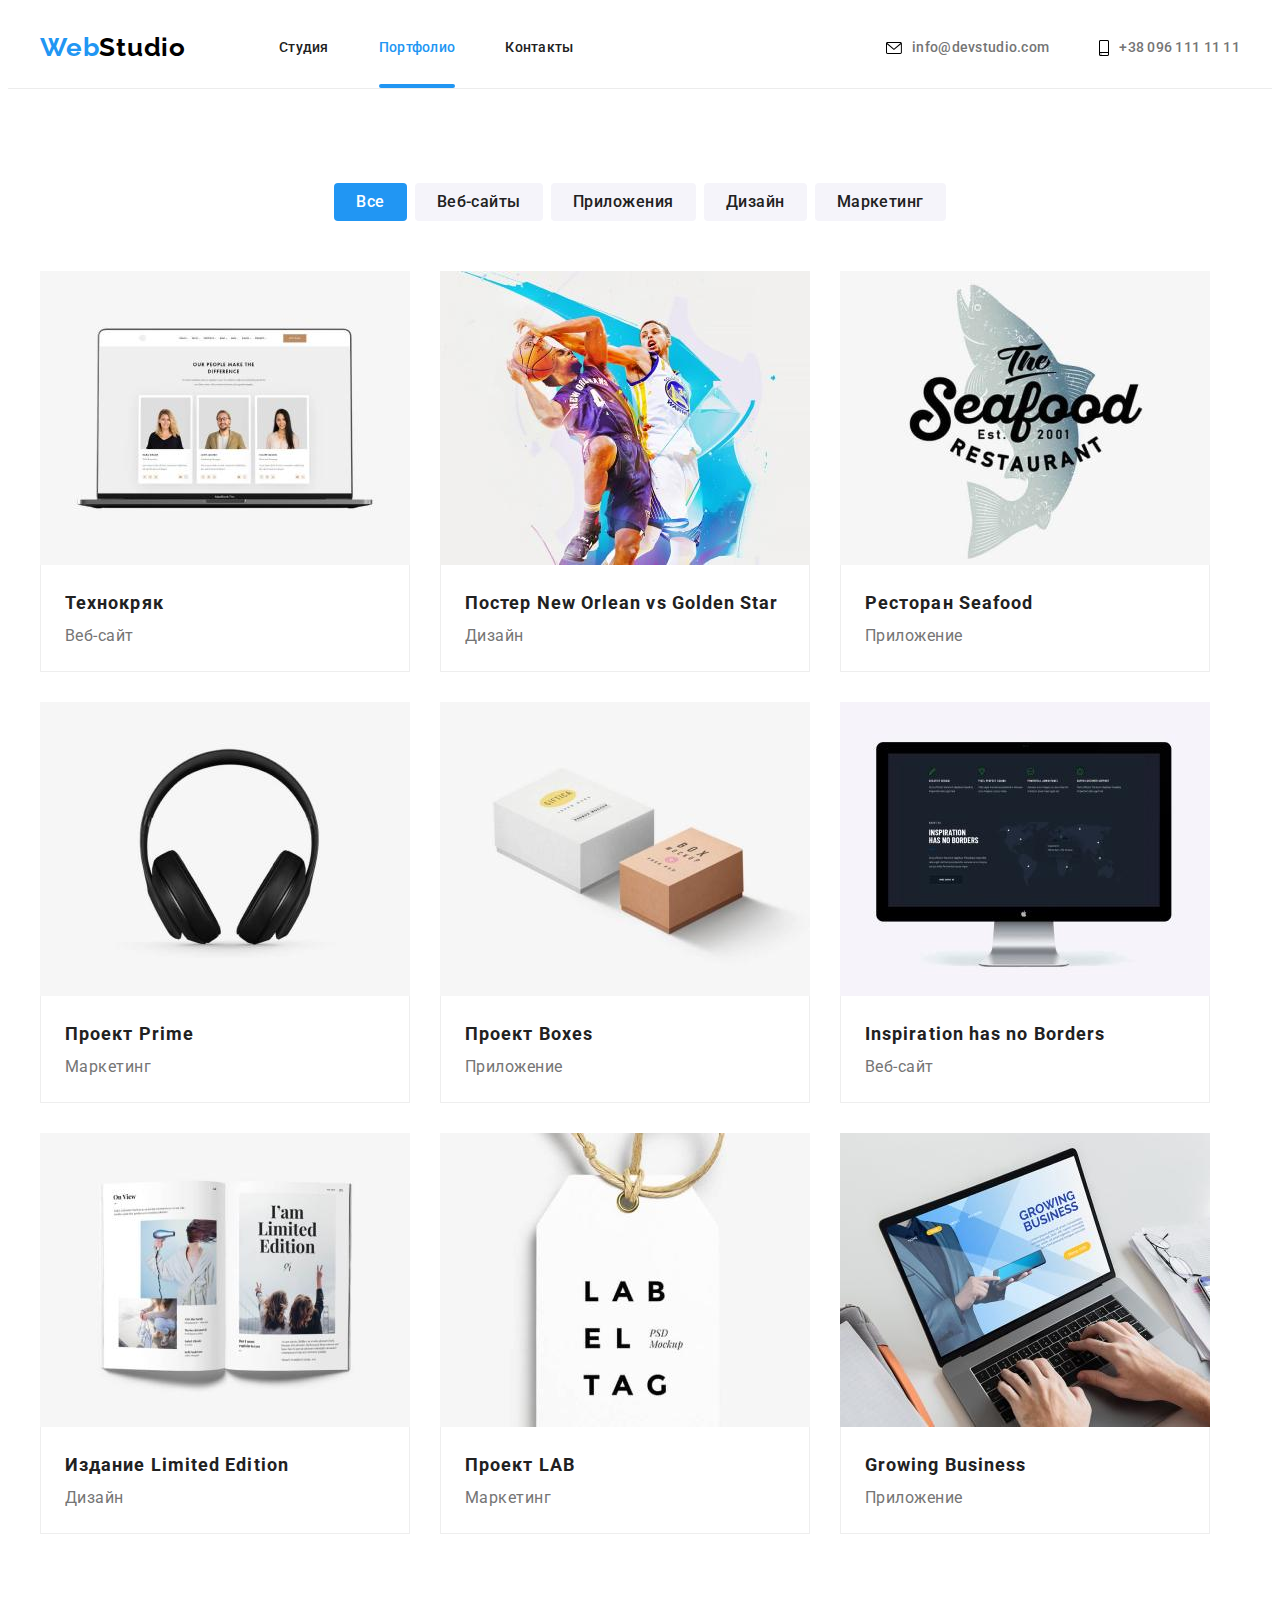
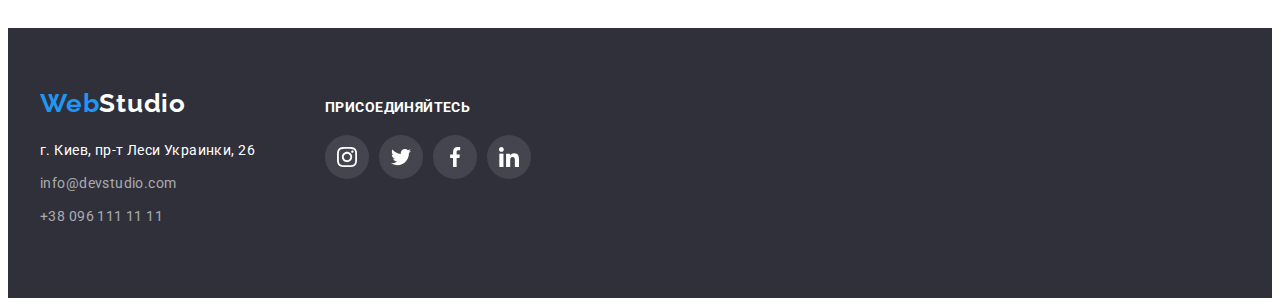
==== portfolio.html @ e9a85182 "+" ====
<!DOCTYPE html>
<html lang="ru">

    <head>
        <meta charset="UTF-8">
        <meta http-equiv="X-UA-Compatible" content="IE=edge">
        <meta name="viewport" content="width=device-width, initial-scale=1.0">
        <title>Портфолио</title>
        <link rel="preconnect" href="https://fonts.gstatic.com">
        <link href="https://fonts.googleapis.com/css2?family=Raleway:wght@700&family=Roboto:wght@400;500;700;900&display=swap"
            rel="stylesheet">
        <link rel="stylesheet" href="https://cdnjs.cloudflare.com/ajax/libs/modern-normalize/1.0.0/modern-normalize.min.css"
            integrity="sha512-ISS7cAi1PEhQ8jnbJpJZMd29NlhNj4AWYyLOSp2CE/CsHxTCu+r+t0D2yoJudVrd0/8fTVPUVDzY5Tvli75u/g=="
            crossorigin="anonymous" />
        <link rel="stylesheet" href="https://cdnjs.cloudflare.com/ajax/libs/animate.css/4.1.1/animate.min.css" />
        <link rel="stylesheet" href="./css/styles.css">
    </head>

    <body>
        <header class="header">
        <div class="container">
            <nav class="navigation">
                <a class="logo link" href="./index.html"><span class="first-part">Web</span><span
                        class="second-part logo-light-theme">Studio</span></a>
                <ul class="navigation-list list reset-list">
                    <li class="navigation-item">
                        <a class="navigation-link link " href="./index.html">Студия</a>
                    </li>
                    <li class="navigation-item">
                        <a class="navigation-link link current" href="./portfolio.html">Портфолио</a>
                    </li>
                    <li class="navigation-item">
                        <a class="navigation-link link" href="">Контакты</a>
                    </li>
                </ul>
            </nav>
    
            <ul class="contact-header list reset-list">
                <li class="contact-header-list">
                    <a class="contact-header-link link" href="mailto:info@devstudio.com">
                        <svg class="contact-svg-logo" width="16" height="12">
                            <use href="./images/sprite.svg#icon-envelope"></use>
                        </svg>
                    info@devstudio.com</a>
                </li>
                <li class="contact-header-list">
                    <a class="contact-header-link link" href="tel:+380961111111">
                        <svg class="contact-svg-logo" width="10" height="16">
                            <use href="./images/sprite.svg#icon-smartphone">
                            </use>
                        </svg>
                    +38 096 111 11 11</a>
                </li>
            </ul>
        </div>
    
        </header>
        <main class="main-portfolio">
            <!-- HERO -->
            <section class="portfolio-section">
                <div class="container">
                    <h1 class="hero visually-hidden">Портфолио</h1>    
                    <ul class="filter-list list reset-list"> 
                        <li class="filter-list-button">
                            <button class="filter-button filter-list-button-vse" type="button">Все</button>
                        </li>
                        <li class="filter-list-button">
                            <button class="filter-button" type="button">Веб-сайты</button>
                        </li>
                        <li class="filter-list-button">
                            <button class="filter-button" type="button">Приложения</button>
                        </li>
                        <li class="filter-list-button">
                            <button class="filter-button" type="button">Дизайн</button>
                        </li>
                        <li class="filter-list-button">
                            <button class="filter-button" type="button">Маркетинг</button>
                        </li>
                    </ul> 
                        <!-- PROJECT  -->
                    
                    <ul class="project-list list reset-list ">
                        <li class="project-list-item link">
                            <a href="" class="project-list-link link">
                                <div class="project-list-link-wrapper">
                                    <img src="./images/portfolio/navigation/logo-1.jpg" alt="Страница с тремя контактами в ноутбуке" width="370" height="294">

                                    <p class="overlay">Технокряк это современная площадка распространения коронавируса. Компании используют эту платформу для цифрового
                                    шпионажа и атак на защищённые сервера конкурентов.</p>

                                </div>
                                <div class="project-list-item-wrapper">
                                    <h2 class="project-title">Технокряк</h2>
                                    <p class="project-text">Веб-сайт</p>
                                </div>

                            </a>
                            
                        </li>
                        <li class="project-list-item link">
                            <a href="" class="project-list-link link">
                                <div class="project-list-link-wrapper">
                                    <img src="./images/portfolio/navigation/logo-2.jpg" alt="Два баскетболиста" width="370" height="294">
                                    
                                    <p class="overlay">Технокряк это современная площадка распространения коронавируса. Компании используют эту платформу для цифрового шпионажа и атак на защищённые сервера конкурентов.</p>

                                </div>
                                <div class="project-list-item-wrapper">
                                    <h2 class="project-title">Постер New Orlean vs Golden Star</h2>
                                    <p class="project-text">Дизайн</p>
                                </div>

                            </a>
                            
                            
                        </li>
                        <li class="project-list-item link">
                            <a href="" class="project-list-link link">

                                <div class="project-list-link-wrapper">
                                    <img src="./images/portfolio/navigation/logo-3.jpg" alt="Логотип ресторана" width="370" height="294">

                                    <p class="overlay">Технокряк это современная площадка распространения коронавируса. Компании используют эту платформу
                                        для цифрового шпионажа и атак на защищённые сервера конкурентов.</p>

                                </div>
                                <div class="project-list-item-wrapper">
                                    <h2 class="project-title">Ресторан Seafood</h2>
                                    <p class="project-text">Приложение</p>
                                </div>

                            </a>
                            
                            
                        </li>
                        <li class="project-list-item link">
                            <a href="" class="project-list-link link">
                                <div class="project-list-link-wrapper">
                                    <img src="./images/portfolio/navigation/logo-4.jpg" alt="Черные наушники" width="370" height="294">

                                    <p class="overlay">Технокряк это современная площадка распространения коронавируса. Компании используют эту платформу для цифрового шпионажа и атак на защищённые сервера конкурентов.</p>

                                </div>
                                <div class="project-list-item-wrapper">
                                    <h2 class="project-title">Проект Prime</h2>
                                    <p class="project-text">Маркетинг</p>
                                </div>

                            </a>
                            
                            
                        </li>
                        <li class="project-list-item link">
                            <a href="" class="project-list-link link">
                                <div class="project-list-link-wrapper">
                                    <img src="./images/portfolio/navigation/logo-5.jpg" alt="Две коробки белая и коричневая" width="370" height="294">

                                    <p class="overlay">Технокряк это современная площадка распространения коронавируса. Компании используют эту платформу для цифрового шпионажа и атак на защищённые сервера конкурентов.</p>

                                </div>
                                <div class="project-list-item-wrapper">
                                    <h2 class="project-title">Проект Boxes</h2>
                                    <p class="project-text">Приложение</p>
                                </div>

                            </a>
                            
                        </li>
                        <li class="project-list-item link">
                            <a href="" class="project-list-link link">
                                <div class="project-list-link-wrapper">
                                    <img src="./images/portfolio/navigation/logo-6.jpg" alt="Монитор с надписью у вдохновения нет границ" width="370" height="294">

                                    <p class="overlay">Технокряк это современная площадка распространения коронавируса. Компании используют эту платформу для цифрового шпионажа и атак на защищённые сервера конкурентов.</p>

                                </div>
                                <div class="project-list-item-wrapper">
                                    <h2 class="project-title" lang="en">Inspiration has no Borders</h2>
                                    <p class="project-text">Веб-сайт</p>
                                </div>

                            </a>
                            
                            
                        </li>
                        <li class="project-list-item link">
                            <a href="" class="project-list-link link">
                                <div class="project-list-link-wrapper">
                                    <img src="./images/portfolio/navigation/logo-7.jpg" alt="Открытый журнал" width="370" height="294">

                                    <p class="overlay">Технокряк это современная площадка распространения коронавируса. Компании используют эту платформу для цифрового шпионажа и атак на защищённые сервера конкурентов.</p>

                                </div>
                                <div class="project-list-item-wrapper">
                                    <h2 class="project-title">Издание Limited Edition</h2>
                                    <p class="project-text">Дизайн</p>
                                </div>

                            </a>
                            
                        </li>
                        <li class="project-list-item link">
                            <a href="" class="project-list-link link">
                                <div class="project-list-link-wrapper">
                                    <img src="./images/portfolio/navigation/logo-8.jpg" alt="Бирка" width="370" height="294">

                                    <p class="overlay">Технокряк это современная площадка распространения коронавируса. Компании используют эту платформу для цифрового шпионажа и атак на защищённые сервера конкурентов.</p>

                                </div>
                                <div class="project-list-item-wrapper">
                                    <h2 class="project-title">Проект LAB</h2>
                                    <p class="project-text">Маркетинг</p>
                                </div>

                            </a>
                            
                            
                        </li>
                        <li class="project-list-item link">
                            <a href="" class="project-list-link link">
                                <div class="project-list-link-wrapper">
                                    <img src="./images/portfolio/navigation/logo-9.jpg" alt="Ноутбук" width="370" height="294">

                                    <p class="overlay">Технокряк это современная площадка распространения коронавируса. Компании используют эту платформу для цифрового шпионажа и атак на защищённые сервера конкурентов.</p>

                                </div>
                                <div class="project-list-item-wrapper">
                                    <h2 class="project-title" lang="en">Growing Business</h2>
                                    <p class="project-text">Приложение</p> 
                                </div>

                            </a>
                            
                            
                        </li>
                    </ul>
                    
                </div>
            </section>        
        </main>
        <!-- contact information -->
        <footer class="footer">
            <div class="container">
                <div class="footer-address-contact">
                    <a class="logo link" href="./index.html"><span class="first-part">Web</span><span
                            class="second-part logo-dark-theme">Studio</span></a>
                    <address class="address">
                        <ul class="contact-list list reset-list">
                            <li class="contact-list-item">
                                <a class="contact-list-link current-address link" href="https://goo.gl/maps/KrXVA7ucvxgBEwCo6" target="_blank"
                                    rel="noopener noreferrer">
                                    г. Киев, пр-т Леси Украинки, 26
                                </a>
                            </li>
                            <li class="contact-list-item">
                                <a class="contact-list-link link" href="mailto:info@devstudio.com">info@devstudio.com</a>
                            </li>
                            <li class="contact-list-item">
                                <a class="contact-list-link link" href="tel:+380961111111">+38 096 111 11 11</a>
                            </li>
                        </ul>
                    </address>
        
                </div>
                <div class="footer-social-link">
                    <h2 class="logo">присоединяйтесь</h2>
                    <ul class="contact-list-social-link list reset-list">
                        <li class="contact-social-item link">
                            <a href="" class="social-link-item">
                                <svg class="social-link-svg" width="20" height="20">
                                    <use href="./images/sprite.svg#icon-instagram"></use>
                                </svg>
                            </a>
                        </li>
                        <li class="contact-social-item link">
                            <a href="" class="social-link-item">
                                <svg class="social-link-svg" width="20" height="20">
                                    <use href="./images/sprite.svg#icon-twitter"></use>
                                </svg>
                            </a>
                        </li>
                        <li class="contact-social-item link">
                            <a href="" class="social-link-item">
                                <svg class="social-link-svg" width="20" height="20">
                                    <use href="./images/sprite.svg#icon-facebook"></use>
                                </svg>
                            </a>
                        </li>
                        <li class="contact-social-item link">
                            <a href="" class="social-link-item">
                                <svg class="social-link-svg" width="20" height="20">
                                    <use href="./images/sprite.svg#icon-linkedin"></use>
                                </svg>
                            </a>
                        </li>
                    </ul>
        
                </div>
            </div>
        </footer>
    </body>
    
</html>
---- css/styles.css ----
:root {
  --main-font: "Roboto", sans-serif;
  --secondary-font: "Raleway", sans-serif;
  --accent-color: rgb(33, 150, 243);
  --main-color: rgb(33, 33, 33);
  --color-white: #ffffff;
  --icon-background-color: #ffffff;
  --icon-color-passive: #afb1b8;
  --section-pt: 94px;
  --section-pb: 94px;
}

body {
  font-family: var(--main-font);
  /* letter-spacing: 0.03em; */
}

/* ---сброс--- */

h1,
h2,
h3,
h4,
h5,
h6,
p {
  margin: 0;
}

.reset-list {
  margin: 0;
  padding: 0;
}

a {
  display: block;
}

img {
  display: block;
}

.link {
  text-decoration: none;
}

.list {
  list-style: none;
}

.address {
  font-style: normal;
}
/* ---сброс--- */
/* ---скрыть текст--- */
.visually-hidden {
  position: absolute !important;
  clip: rect(1px 1px 1px 1px); /* IE6, IE7 */
  clip: rect(1px, 1px, 1px, 1px);
  padding: 0 !important;
  border: 0 !important;
  height: 1px !important;
  width: 1px !important;
  overflow: hidden;
}
/* ---скрыть текст--- */
/* ============= COMPONENTS ============= */
.logo {
  font-family: var(--secondary-font);
  font-weight: 700;
  font-size: 26px;
  line-height: 1.19;
  /* identical to box height */
  letter-spacing: 0.03em;

  /* color: var(--accent-color); */
}
.first-part {
  color: var(--accent-color);
}
.second-part {
  color: rgb(0, 0, 0);
}

.logo-light-theme {
  color: rgb(0, 0, 0);
}
.logo-dark-theme {
  color: rgb(255, 255, 255);
}

.title {
  font-family: var(--main-font);
  font-weight: 700;
  font-size: 36px;
  line-height: 1.17;
  text-align: center;
  letter-spacing: 0.03em;

  color: var(--main-color);
}

.container {
  width: 1200px;
  margin: 0 auto;
  padding-left: 15px;
  padding-right: 15px;
}

.current::after {
  display: inline-block;
  position: absolute;

  bottom: 0;
  left: 0;
  content: "";
  width: 100%;
  height: 4px;
  border-radius: 2px;
  background-color: var(--accent-color);
}
/* ============= END COMPONENTS ============= */

/* ============= HEADER ============= */
.header .logo {
  margin-right: 93px;
  padding-top: 24px;
  padding-bottom: 25px;
}
.navigation {
  display: flex;
  align-items: center;
}

.navigation-list {
  display: flex;
  align-items: center;
}

.contact-header {
  display: flex;
  align-items: center;
  margin-left: auto;
}
.header .container {
  display: flex;
  align-items: center;
}

.contact-svg-logo {
  margin-right: 10px;
}

.contact-header-list {
  display: flex;
  align-items: center;
}

.contact-header-list:not(:last-child) {
  margin-right: 50px;
}

.navigation-item:not(:last-child) {
  margin-right: 50px;
}

header {
  background-color: rgb(255, 255, 255);
  border: 1px solid rgb(236, 236, 236);
  border-top: 0;
  border-left: 0;
  border-right: 0;
}
.navigation-link:hover,
.navigation-link:focus,
.contact-header-link:hover,
.contact-header-link:focus {
  color: var(--accent-color);
}
.navigation-link {
  font-family: var(--main-font);
  font-weight: 500;
  font-size: 14px;
  line-height: 1.14;
  letter-spacing: 0.02em;
  color: rgb(33, 33, 33);

  padding-top: 32px;
  padding-bottom: 32px;
}
.contact-header-link {
  display: flex;
  flex-direction: row;
  justify-content: center;
  align-items: center;
  font-family: var(--main-font);
  font-weight: 500;
  font-size: 14px;
  line-height: 1.14;
  letter-spacing: 0.02em;
  color: #757575;

  padding-top: 32px;
  padding-bottom: 32px;
}

.contact-header-link:focus svg,
.contact-header-link:hover svg {
  fill: var(--accent-color);
}

/* ---цвет текущей страницы (current)--- */
.navigation-list .current {
  position: relative;
  color: var(--accent-color);
}

/* ============= END HEADER ============= */

/* ============= HERO ============= */
.hero {
  padding-top: 200px;
  padding-bottom: 200px;
  background-color: rgb(47, 48, 58);
  text-align: center;
  background-image: linear-gradient(
      rgba(47, 48, 58, 0.4),
      rgba(47, 48, 58, 0.4)
    ),
    url(../images/geroy/geroy.jpg);
  background-repeat: no-repeat;
  background-size: cover;
  max-width: 1600px;
  margin: 0 auto;
}

.hero-title {
  min-width: 696px;
  padding-right: 252px;
  padding-left: 252px;
  margin-bottom: 30px;

  font-family: var(--main-font);
  font-weight: 900;
  font-size: 44px;
  line-height: 1.36;
  /* text-align: center; */
  letter-spacing: 0.06em;
  text-transform: uppercase;
  color: var(--color-white);
}

.modal-btn {
  min-width: 200px;
  padding: 10px 32px;
  border: none;
  border-radius: 4px;

  font-family: var(--main-font);
  font-weight: 700;
  font-size: 16px;
  line-height: 1.88;
  letter-spacing: 0.06em;
  cursor: pointer;

  background-color: var(--accent-color);
  color: var(--color-white);
}

.modal-btn:hover,
.modal-btn:focus {
  box-shadow: 0px 4px 4px rgba(0, 0, 0, 0.15);
}

/* ============= END HERO ============= */

/* ============= FEATURES ============= */

.feature-list-logo-svg {
  display: flex;
  align-items: center;
  justify-content: center;
  background-color: rgb(245, 244, 250);

  width: 270px;
  height: 120px;
  border-radius: 4px;

  margin-bottom: 30px;
}

.features {
  padding-top: 94px;
  padding-bottom: 94px;
}
.feature-list-item {
  flex-basis: calc(100% / 4 - 30px);
  margin-left: 30px;
  margin-top: 30px;
}

.feature-list-item .feature-title {
  margin-bottom: 10px;
}

.feature-list {
  flex-wrap: wrap;
  display: flex;
  align-items: center;
  margin-left: -30px;
  margin-top: -30px;
}

.feature-title {
  font-family: var(--main-font);
  font-weight: 700;
  font-size: 14px;
  line-height: 1.14;
  letter-spacing: 0.03em;
  text-transform: uppercase;
  color: var(--main-color);
}

.features-text {
  font-family: var(--main-font);
  font-weight: 400;
  font-size: 14px;
  line-height: 1.71;
  letter-spacing: 0.03em;
  color: rgb(117, 117, 117);
}
/* ============= END FEATURES ============= */

/* ============= WHAT ARE WE DOING ============= */

.what-are-we-doing {
  padding-bottom: 94px;
}

.what-are-we-doing .title {
  margin-bottom: 50px;
}
.services-list {
  flex-wrap: wrap;
  display: flex;
  margin-left: -30px;
  margin-top: -30px;
}

.services-list-item {
  position: relative;
  display: flex;
  flex-basis: calc(100% / 4 - 30px);
  margin-left: 30px;
  margin-top: 30px;
}

.label {
  position: absolute;
  bottom: 0;
  margin: 0;
  padding-top: 27px;
  padding-bottom: 27px;
  width: 100%;

  font-family: var(--main-font);
  font-weight: bold;
  font-size: 14px;
  line-height: 1.14;
  text-align: center;
  letter-spacing: 0.03em;
  text-transform: uppercase;

  color: #ffffff;
  background: rgba(47, 48, 58, 0.8);
}
/* ============= END WHAT ARE WE DOING ============= */

/* ============= TEAM ============= */
.team-sections {
  background-color: rgb(245, 244, 250);
  padding-top: 93px;
  padding-bottom: 94px;
}
.team-list-content-wrapper {
  background-color: rgb(255, 255, 255);
  padding: 30px 30px;
  box-shadow: 0px 1px 3px rgba(0, 0, 0, 0.12), 0px 1px 1px rgba(0, 0, 0, 0.14),
    0px 2px 1px rgba(0, 0, 0, 0.2);

  border-radius: 0px 0px 4px 4px;
}

.team-list-item {
  flex-basis: calc(100% / 4 - 30px);
  margin-left: 30px;
  margin-top: 30px;
}

.team-list {
  display: flex;
  flex-wrap: wrap;
  margin-left: -30px;
}

.team-sections .title {
  margin-bottom: 50px;
}

.team-list-title {
  font-family: var(--main-font);
  font-weight: 500;
  font-size: 16px;
  line-height: 1.19;
  text-align: center;
  letter-spacing: 0.03em;
  color: var(--main-color);
  margin-bottom: 10px;
}

.team-text {
  font-family: var(--main-font);
  font-weight: 400;
  font-size: 16px;
  line-height: 1.19;
  letter-spacing: 0.03em;
  color: rgb(117, 117, 117);
  text-align: center;
}

.team-list-svg {
  display: flex;
  align-items: center;
  justify-content: space-between;
  margin-top: 16px;
}

.team-list-link-svg {
  display: flex;
  justify-content: center;
  align-items: center;
  width: 44px;
  height: 44px;
  border-radius: 50%;
  background-color: var(--icon-background-color);
}

.team-list-link-svg:hover,
.team-list-link-svg:focus {
  background-color: var(--accent-color);
}

.team-list-link-svg:hover .team-list-icon,
.team-list-link-svg:focus .team-list-icon {
  fill: var(--icon-background-color);
}
.team-list-icon {
  width: 20px;
  height: 20px;
  fill: var(--icon-color-passive);
}

/* ============= END TEAM ============= */

/* ========== REGULAR CUSTOMERS ========= */

.customers {
  padding-top: var(--section-pt);
  padding-bottom: var(--section-pb);
}

.customers .title {
  margin-bottom: 50px;
}

.customers-list {
  display: flex;
  justify-content: space-between;
}

.container-link {
  display: flex;
  justify-content: center;
  align-items: center;

  width: 170px;
  height: 90px;
  border: 1px solid #afb1b8;
  box-sizing: border-box;
  border-radius: 4px;
}

.container-link:hover .container-customers-logo,
.container-link:focus .container-customers-logo {
  fill: var(--accent-color);
}

.container-link:hover,
.container-link:focus {
  border-color: var(--accent-color);
}

.container-customers-logo {
  fill: var(--icon-color-passive);
}

/* ========== END REGULAR CUSTOMERS ========= */

/* ============= FOOTER ============= */
footer {
  background-color: rgb(47, 48, 58);
  padding-top: 60px;
  padding-bottom: 60px;
}

.footer .logo {
  margin-bottom: 20px;
}

.contact-address {
  margin-bottom: 9px;
}

.contact-list-link {
  font-family: var(--main-font);
  font-weight: 400;
  font-size: 14px;
  line-height: 1.71;
  letter-spacing: 0.03em;
  margin-bottom: 9px;
  color: rgba(255, 255, 255, 0.6);
}

.contact-list-link:hover,
.contact-list-link:focus {
  color: var(--accent-color);
}

.footer-social-link .logo {
  font-family: Roboto;
  font-style: normal;
  font-weight: bold;
  font-size: 14px;
  line-height: 16px;
  letter-spacing: 0.03em;
  text-transform: uppercase;

  color: #ffffff;
}

.social-link-item {
  display: flex;
  justify-content: center;
  align-items: center;
  width: 44px;
  height: 44px;
  border-radius: 50%;
  background: rgba(255, 255, 255, 0.1);
}

.contact-social-item:not(:last-child) {
  margin-right: 10px;
}

.footer-address-contact {
  margin-right: 70px;
}

.contact-list-social-link {
  display: flex;
}

.social-link-svg {
  fill: var(--icon-background-color);
}

.footer .container {
  display: flex;
  align-items: baseline;
}

.social-link-item:hover,
.social-link-item:focus {
  background-color: var(--accent-color);
}
.current-address {
  color: var(--color-white);
}
/* ============= END FOOTER ============= */

/* ============= MODAL 1 ============= */
.backdrop {
  position: fixed;
  top: 0;
  left: 0;
  width: 100vw;
  height: 100vh;
  background: rgba(0, 0, 0, 0.2);

  transition: translate(100px, 200px);
}

.modal {
  position: absolute;
  top: 50%;
  left: 50%;
  transform: translate(-50%, -50%);
  width: 528px;
  height: 581px;
  background: #ffffff;
  box-shadow: 0px 1px 3px rgba(0, 0, 0, 0.12), 0px 1px 1px rgba(0, 0, 0, 0.14),
    0px 2px 1px rgba(0, 0, 0, 0.2);
  border-radius: 4px;
}

.modal-close-btn {
  position: absolute;
  top: 8px;
  right: 8px;
  width: 30px;
  height: 30px;
  border-radius: 50%;
  background: #ffffff;
  border: 1px solid rgba(0, 0, 0, 0.1);
  box-sizing: border-box;
  cursor: pointer;

  display: flex;
  align-items: center;
}

.modal-close-btn:hover,
.modal-close-btn:focus {
  fill: var(--accent-color);
}

.is-hidden {
  visibility: hidden;
  opacity: 0;
  pointer-events: none;
}
/* ============= END MODAL 1 ============= */

/* -----------------second page-------------------- */

/* ============= FILTER BUTTON ============= */

.filter-button {
  padding: 6px 22px;
  border: 0;
  border-radius: 4px;

  font-family: var(--main-font);
  font-weight: 500;
  font-size: 16px;
  line-height: 26px;
  letter-spacing: 0.03em;
  cursor: pointer;
  /* outline: none; */
  background-color: rgb(245, 244, 250);
  color: rgb(33, 33, 33);
}

.filter-button:focus,
.filter-button:hover {
  background-color: var(--accent-color);
  color: var(--color-white);
  box-shadow: 0px 3px 1px rgba(0, 0, 0, 0.1), 0px 1px 2px rgba(0, 0, 0, 0.08),
    0px 2px 2px rgba(0, 0, 0, 0.12);
}

/*---- separately set the color of the button "все" ---- */
.filter-list-button-vse {
  background-color: var(--accent-color);
  color: var(--color-white);
}

.portfolio-section {
  display: flex;
  flex-direction: column;
  padding-top: 94px;
  padding-bottom: 94px;
}

/* --- управление кнопками--- */
.filter-list {
  display: flex;
  justify-content: center;
  margin-bottom: 50px;
}
/* ---расстояние между кнопками--- */
.filter-list-button:not(:last-child) {
  margin-right: 8px;
}

.filter-list-button {
  /* background-color: turquoise; */
  display: flex;
}

/* ============= END FILTER BUTTON ============= */

/* ============= PROJECT ============= */

/* ---управление карточками--- */
.project-list {
  display: flex;
  flex-wrap: wrap;
  margin-top: -30px;
  margin-left: -30px;
}

.project-list-item {
  display: flex;

  flex-direction: column;
  flex-basis: calc(100% / 4 - 30px);
  margin-top: 30px;
  margin-left: 30px;
}

.project-list-link:hover,
.project-list-link:focus {
  box-sizing: border-box;
  box-shadow: 0px 1px 1px rgba(0, 0, 0, 0.12), 0px 4px 4px rgba(0, 0, 0, 0.06),
    1px 4px 6px rgba(0, 0, 0, 0.16);
}

.project-list-item-wrapper {
  padding: 20px 24px;

  background-color: rgb(255, 255, 255);
  border: 1px solid rgb(238, 238, 238);
  border-top: none;
}

.project-title {
  font-family: var(--main-font);
  font-weight: 700;
  font-size: 18px;
  line-height: 2;
  letter-spacing: 0.06em;
  color: var(--main-color);
}

.project-text {
  font-family: var(--main-font);
  font-weight: 400;
  font-size: 16px;
  line-height: 1.88;
  letter-spacing: 0.03em;
  color: rgb(117, 117, 117);
}

.project-list-link-wrapper {
  position: relative;
  overflow: hidden;
}

.project-list-link:hover .overlay,
.project-list-link:focus .overlay {
  transform: translateY(0%);
}

.overlay {
  font-family: var(--main-font);
  font-weight: 400;
  font-size: 18px;
  line-height: 1.55;
  letter-spacing: 0.03em;

  color: var(--color-white);

  position: absolute;
  top: 0;
  left: 0;
  height: 100%;
  background: rgba(33, 150, 243, 0.9);
  padding: 63px 24px 63px 24px;
  transform: translateY(100%);

  transition: transform 250ms cubic-bezier(0.4, 0, 0.2, 1);
}
/* ============= END PROJECT ============= */
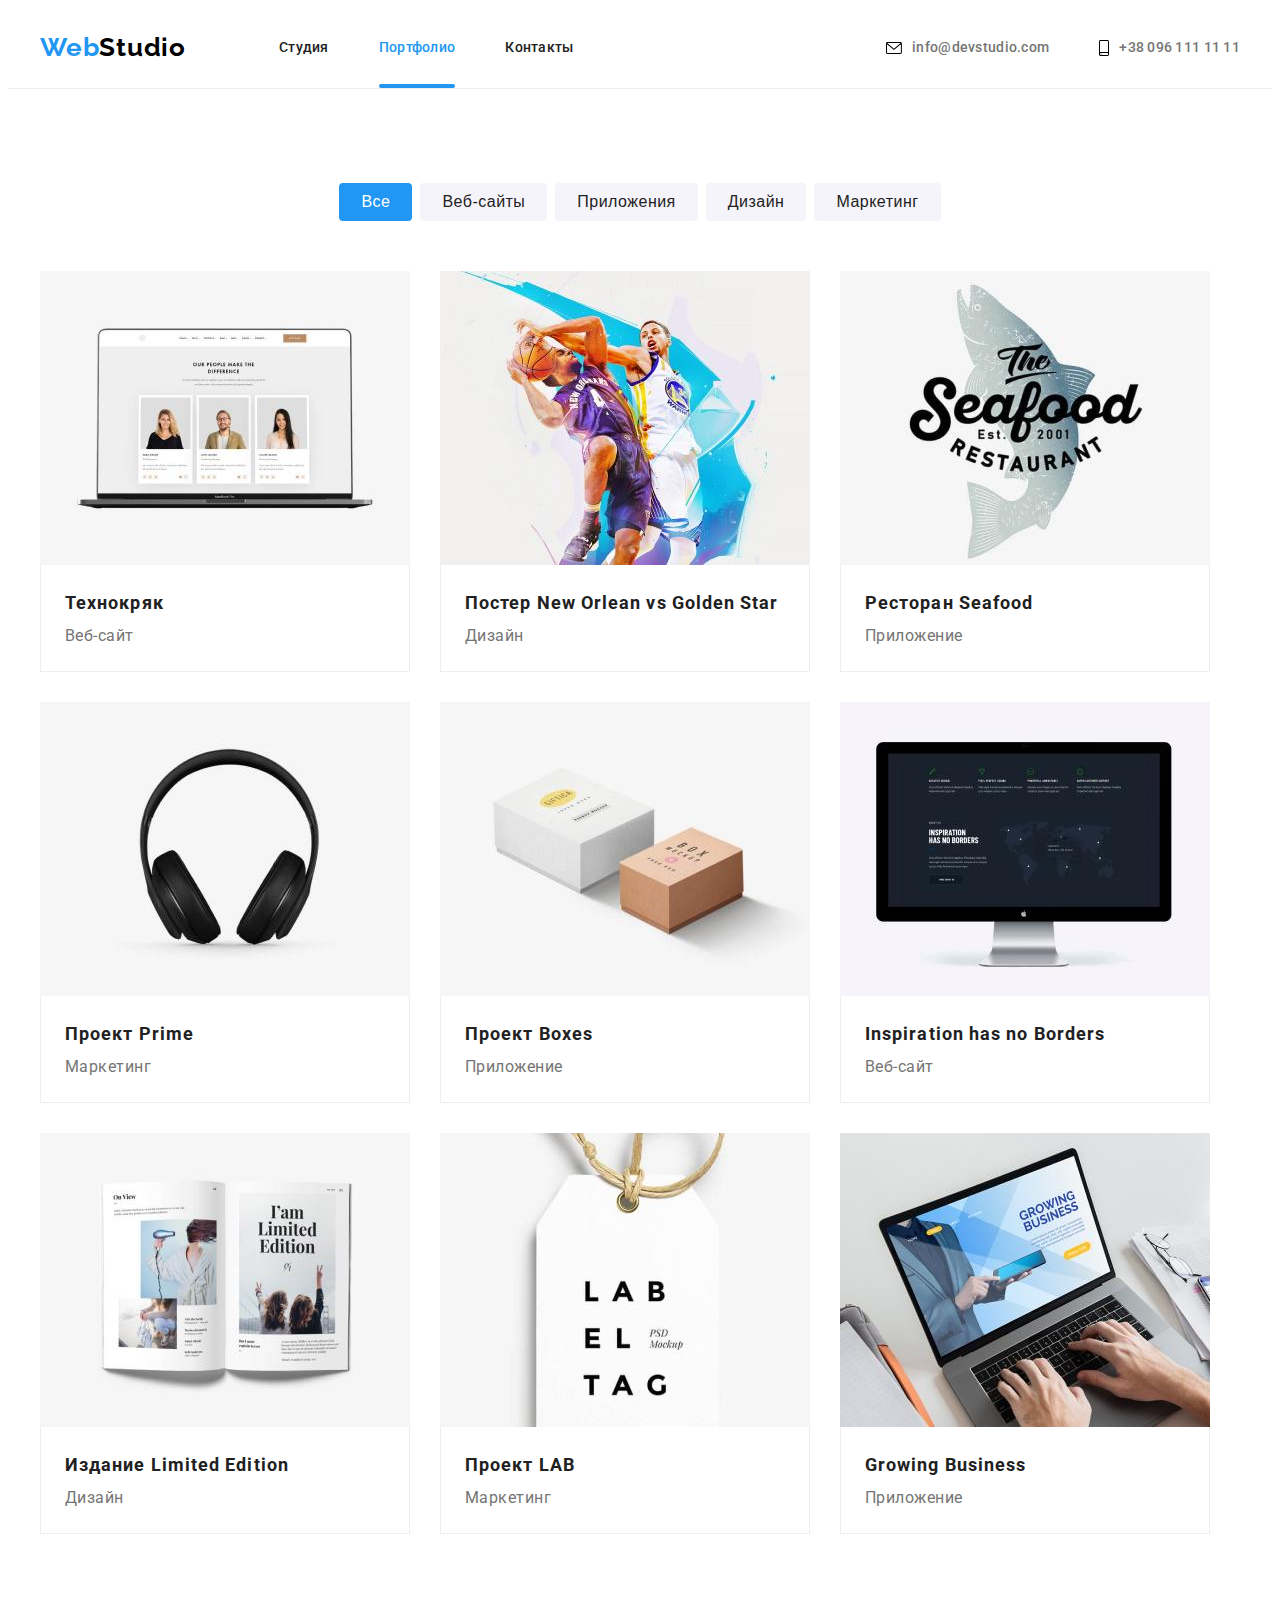
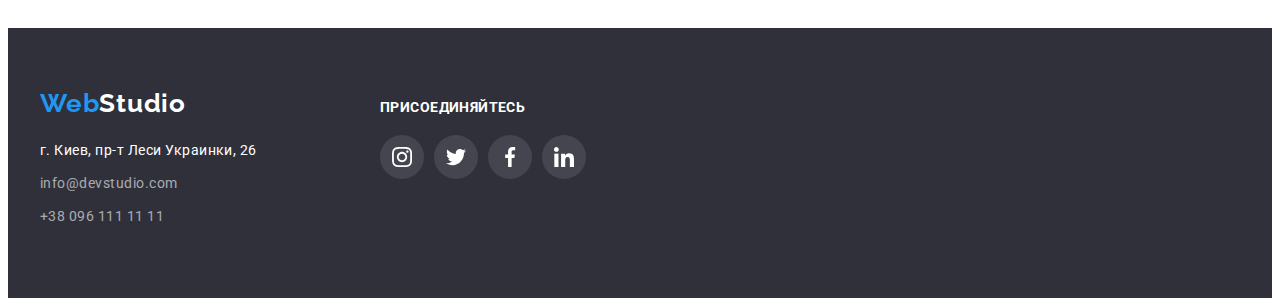
==== commit 1af99ba6: "+" ====
--- a/portfolio.html
+++ b/portfolio.html
@@ -12,7 +12,6 @@
         <link rel="stylesheet" href="https://cdnjs.cloudflare.com/ajax/libs/modern-normalize/1.0.0/modern-normalize.min.css"
             integrity="sha512-ISS7cAi1PEhQ8jnbJpJZMd29NlhNj4AWYyLOSp2CE/CsHxTCu+r+t0D2yoJudVrd0/8fTVPUVDzY5Tvli75u/g=="
             crossorigin="anonymous" />
-        <link rel="stylesheet" href="https://cdnjs.cloudflare.com/ajax/libs/animate.css/4.1.1/animate.min.css" />
         <link rel="stylesheet" href="./css/styles.css">
     </head>
 
@@ -22,7 +21,7 @@
             <nav class="navigation">
                 <a class="logo link" href="./index.html"><span class="first-part">Web</span><span
                         class="second-part logo-light-theme">Studio</span></a>
-                <ul class="navigation-list list reset-list">
+                <ul class="navigation-list list">
                     <li class="navigation-item">
                         <a class="navigation-link link " href="./index.html">Студия</a>
                     </li>
@@ -41,7 +40,8 @@
                         <svg class="contact-svg-logo" width="16" height="12">
                             <use href="./images/sprite.svg#icon-envelope"></use>
                         </svg>
-                    info@devstudio.com</a>
+                        info@devstudio.com
+                    </a>
                 </li>
                 <li class="contact-header-list">
                     <a class="contact-header-link link" href="tel:+380961111111">
@@ -49,7 +49,8 @@
                             <use href="./images/sprite.svg#icon-smartphone">
                             </use>
                         </svg>
-                    +38 096 111 11 11</a>
+                        +38 096 111 11 11
+                    </a>
                 </li>
             </ul>
         </div>
@@ -60,7 +61,7 @@
             <section class="portfolio-section">
                 <div class="container">
                     <h1 class="hero visually-hidden">Портфолио</h1>    
-                    <ul class="filter-list list reset-list"> 
+                    <ul class="filter-list list"> 
                         <li class="filter-list-button">
                             <button class="filter-button filter-list-button-vse" type="button">Все</button>
                         </li>
@@ -78,7 +79,6 @@
                         </li>
                     </ul> 
                         <!-- PROJECT  -->
-                    
                     <ul class="project-list list reset-list ">
                         <li class="project-list-item link">
                             <a href="" class="project-list-link link">
@@ -93,9 +93,9 @@
                                     <h2 class="project-title">Технокряк</h2>
                                     <p class="project-text">Веб-сайт</p>
                                 </div>
-
-                            </a>
-                            
+                    
+                            </a>
+                    
                         </li>
                         <li class="project-list-item link">
                             <a href="" class="project-list-link link">
@@ -109,14 +109,13 @@
                                     <h2 class="project-title">Постер New Orlean vs Golden Star</h2>
                                     <p class="project-text">Дизайн</p>
                                 </div>
-
-                            </a>
-                            
-                            
-                        </li>
-                        <li class="project-list-item link">
-                            <a href="" class="project-list-link link">
-
+                    
+                            </a>
+                    
+                    
+                        </li>
+                        <li class="project-list-item link">
+                            <a href="" class="project-list-link link">
                                 <div class="project-list-link-wrapper">
                                     <img src="./images/portfolio/navigation/logo-3.jpg" alt="Логотип ресторана" width="370" height="294">
 
@@ -128,10 +127,10 @@
                                     <h2 class="project-title">Ресторан Seafood</h2>
                                     <p class="project-text">Приложение</p>
                                 </div>
-
-                            </a>
-                            
-                            
+                    
+                            </a>
+                    
+                    
                         </li>
                         <li class="project-list-item link">
                             <a href="" class="project-list-link link">
@@ -145,10 +144,10 @@
                                     <h2 class="project-title">Проект Prime</h2>
                                     <p class="project-text">Маркетинг</p>
                                 </div>
-
-                            </a>
-                            
-                            
+                    
+                            </a>
+                    
+                    
                         </li>
                         <li class="project-list-item link">
                             <a href="" class="project-list-link link">
@@ -162,9 +161,9 @@
                                     <h2 class="project-title">Проект Boxes</h2>
                                     <p class="project-text">Приложение</p>
                                 </div>
-
-                            </a>
-                            
+                    
+                            </a>
+                    
                         </li>
                         <li class="project-list-item link">
                             <a href="" class="project-list-link link">
@@ -178,10 +177,10 @@
                                     <h2 class="project-title" lang="en">Inspiration has no Borders</h2>
                                     <p class="project-text">Веб-сайт</p>
                                 </div>
-
-                            </a>
-                            
-                            
+                    
+                            </a>
+                    
+                    
                         </li>
                         <li class="project-list-item link">
                             <a href="" class="project-list-link link">
@@ -195,9 +194,9 @@
                                     <h2 class="project-title">Издание Limited Edition</h2>
                                     <p class="project-text">Дизайн</p>
                                 </div>
-
-                            </a>
-                            
+                    
+                            </a>
+                    
                         </li>
                         <li class="project-list-item link">
                             <a href="" class="project-list-link link">
@@ -211,10 +210,10 @@
                                     <h2 class="project-title">Проект LAB</h2>
                                     <p class="project-text">Маркетинг</p>
                                 </div>
-
-                            </a>
-                            
-                            
+                    
+                            </a>
+                    
+                    
                         </li>
                         <li class="project-list-item link">
                             <a href="" class="project-list-link link">
@@ -226,20 +225,19 @@
                                 </div>
                                 <div class="project-list-item-wrapper">
                                     <h2 class="project-title" lang="en">Growing Business</h2>
-                                    <p class="project-text">Приложение</p> 
-                                </div>
-
-                            </a>
-                            
-                            
+                                    <p class="project-text">Приложение</p>
+                                </div>
+                    
+                            </a>
+                    
+                    
                         </li>
                     </ul>
                     
                 </div>
             </section>        
         </main>
-        <!-- contact information -->
-        <footer class="footer">
+        <!-- contact information --><footer class="footer">
             <div class="container">
                 <div class="footer-address-contact">
                     <a class="logo link" href="./index.html"><span class="first-part">Web</span><span
@@ -247,8 +245,8 @@
                     <address class="address">
                         <ul class="contact-list list reset-list">
                             <li class="contact-list-item">
-                                <a class="contact-list-link current-address link" href="https://goo.gl/maps/KrXVA7ucvxgBEwCo6" target="_blank"
-                                    rel="noopener noreferrer">
+                                <a class="contact-address link" href="https://goo.gl/maps/KrXVA7ucvxgBEwCo6"
+                                    target="_blank" rel="noopener noreferrer">
                                     г. Киев, пр-т Леси Украинки, 26
                                 </a>
                             </li>
--- a/css/styles.css
+++ b/css/styles.css
@@ -3,16 +3,18 @@
   --secondary-font: "Raleway", sans-serif;
   --accent-color: rgb(33, 150, 243);
   --main-color: rgb(33, 33, 33);
-  --color-white: #ffffff;
-  --icon-background-color: #ffffff;
-  --icon-color-passive: #afb1b8;
+  --main-color-black: rgb(0, 0, 0);
+  --main-color-white: rgb(255, 255, 255);
+  --bg-color-white: rgb(255, 255, 255);
+  --icon-background-color: rgb(255, 255, 255);
+  --icon-color-passive: rgb(175, 177, 184);
   --section-pt: 94px;
   --section-pb: 94px;
 }
 
 body {
   font-family: var(--main-font);
-  /* letter-spacing: 0.03em; */
+  letter-spacing: 0.03em;
 }
 
 /* ---сброс--- */
@@ -27,31 +29,27 @@
   margin: 0;
 }
 
-.reset-list {
+img {
+  display: block;
+}
+
+.link {
+  text-decoration: none;
+  color: inherit;
+  display: block;
+}
+
+.list {
+  list-style: none;
   margin: 0;
   padding: 0;
 }
 
-a {
-  display: block;
-}
-
-img {
-  display: block;
-}
-
-.link {
-  text-decoration: none;
-}
-
-.list {
-  list-style: none;
-}
-
 .address {
   font-style: normal;
 }
-/* ---сброс--- */
+/* ---конец сброса--- */
+
 /* ---скрыть текст--- */
 .visually-hidden {
   position: absolute !important;
@@ -64,29 +62,27 @@
   overflow: hidden;
 }
 /* ---скрыть текст--- */
+
 /* ============= COMPONENTS ============= */
 .logo {
   font-family: var(--secondary-font);
   font-weight: 700;
   font-size: 26px;
   line-height: 1.19;
-  /* identical to box height */
   letter-spacing: 0.03em;
-
-  /* color: var(--accent-color); */
 }
 .first-part {
   color: var(--accent-color);
 }
 .second-part {
-  color: rgb(0, 0, 0);
+  color: var(--main-color-black);
 }
 
 .logo-light-theme {
-  color: rgb(0, 0, 0);
+  color: var(--main-color-black);
 }
 .logo-dark-theme {
-  color: rgb(255, 255, 255);
+  color: var(--main-color-white);
 }
 
 .title {
@@ -146,16 +142,20 @@
   display: flex;
   align-items: center;
 }
+.contact-header-link {
+  display: flex;
+  align-items: center;
+}
+
+.contact-header-list {
+  display: flex;
+  align-items: center;
+}
 
 .contact-svg-logo {
   margin-right: 10px;
 }
 
-.contact-header-list {
-  display: flex;
-  align-items: center;
-}
-
 .contact-header-list:not(:last-child) {
   margin-right: 50px;
 }
@@ -165,7 +165,7 @@
 }
 
 header {
-  background-color: rgb(255, 255, 255);
+  background-color: var(--bg-color-white);
   border: 1px solid rgb(236, 236, 236);
   border-top: 0;
   border-left: 0;
@@ -178,27 +178,37 @@
   color: var(--accent-color);
 }
 .navigation-link {
-  font-family: var(--main-font);
   font-weight: 500;
   font-size: 14px;
   line-height: 1.14;
   letter-spacing: 0.02em;
-  color: rgb(33, 33, 33);
+  color: var(--main-color);
 
   padding-top: 32px;
   padding-bottom: 32px;
 }
+
+.contact-header-link {
+  font-weight: 500;
+  font-size: 14px;
+  line-height: 1.14;
+  letter-spacing: 0.02em;
+  color: rgb(117, 117, 117);
+
+  padding-top: 32px;
+  padding-bottom: 32px;
+}
+
 .contact-header-link {
   display: flex;
   flex-direction: row;
   justify-content: center;
   align-items: center;
-  font-family: var(--main-font);
   font-weight: 500;
   font-size: 14px;
   line-height: 1.14;
   letter-spacing: 0.02em;
-  color: #757575;
+  color: rgb(117, 117, 117);
 
   padding-top: 32px;
   padding-bottom: 32px;
@@ -214,7 +224,6 @@
   position: relative;
   color: var(--accent-color);
 }
-
 /* ============= END HEADER ============= */
 
 /* ============= HERO ============= */
@@ -240,14 +249,13 @@
   padding-left: 252px;
   margin-bottom: 30px;
 
-  font-family: var(--main-font);
   font-weight: 900;
   font-size: 44px;
   line-height: 1.36;
   /* text-align: center; */
   letter-spacing: 0.06em;
   text-transform: uppercase;
-  color: var(--color-white);
+  color: var(--main-color-white);
 }
 
 .modal-btn {
@@ -255,22 +263,22 @@
   padding: 10px 32px;
   border: none;
   border-radius: 4px;
-
-  font-family: var(--main-font);
+  cursor: pointer;
+
   font-weight: 700;
   font-size: 16px;
   line-height: 1.88;
   letter-spacing: 0.06em;
-  cursor: pointer;
 
   background-color: var(--accent-color);
-  color: var(--color-white);
-}
-
-.modal-btn:hover,
+  color: var(--main-color-white);
+}
+
+/* .modal-btn:hover,
 .modal-btn:focus {
-  box-shadow: 0px 4px 4px rgba(0, 0, 0, 0.15);
-}
+  background-color: var(--accent-color);
+  color: rgb(255, 255, 255);
+} */
 
 /* ============= END HERO ============= */
 
@@ -290,8 +298,8 @@
 }
 
 .features {
-  padding-top: 94px;
-  padding-bottom: 94px;
+  padding-top: var(--section-pt);
+  padding-bottom: var(--section-pb);
 }
 .feature-list-item {
   flex-basis: calc(100% / 4 - 30px);
@@ -312,21 +320,17 @@
 }
 
 .feature-title {
-  font-family: var(--main-font);
   font-weight: 700;
   font-size: 14px;
   line-height: 1.14;
-  letter-spacing: 0.03em;
   text-transform: uppercase;
   color: var(--main-color);
 }
 
 .features-text {
-  font-family: var(--main-font);
   font-weight: 400;
   font-size: 14px;
   line-height: 1.71;
-  letter-spacing: 0.03em;
   color: rgb(117, 117, 117);
 }
 /* ============= END FEATURES ============= */
@@ -334,7 +338,7 @@
 /* ============= WHAT ARE WE DOING ============= */
 
 .what-are-we-doing {
-  padding-bottom: 94px;
+  padding-bottom: var(--section-pb);
 }
 
 .what-are-we-doing .title {
@@ -379,11 +383,11 @@
 /* ============= TEAM ============= */
 .team-sections {
   background-color: rgb(245, 244, 250);
-  padding-top: 93px;
-  padding-bottom: 94px;
+  padding-top: var(--section-pt);
+  padding-bottom: var(--section-pb);
 }
 .team-list-content-wrapper {
-  background-color: rgb(255, 255, 255);
+  background-color: var(--bg-color-white);
   padding: 30px 30px;
   box-shadow: 0px 1px 3px rgba(0, 0, 0, 0.12), 0px 1px 1px rgba(0, 0, 0, 0.14),
     0px 2px 1px rgba(0, 0, 0, 0.2);
@@ -401,6 +405,7 @@
   display: flex;
   flex-wrap: wrap;
   margin-left: -30px;
+  margin-top: -30px;
 }
 
 .team-sections .title {
@@ -408,22 +413,18 @@
 }
 
 .team-list-title {
-  font-family: var(--main-font);
   font-weight: 500;
   font-size: 16px;
   line-height: 1.19;
   text-align: center;
-  letter-spacing: 0.03em;
   color: var(--main-color);
   margin-bottom: 10px;
 }
 
 .team-text {
-  font-family: var(--main-font);
   font-weight: 400;
   font-size: 16px;
   line-height: 1.19;
-  letter-spacing: 0.03em;
   color: rgb(117, 117, 117);
   text-align: center;
 }
@@ -518,22 +519,31 @@
 }
 
 .contact-address {
-  margin-bottom: 9px;
-}
-
-.contact-list-link {
   font-family: var(--main-font);
   font-weight: 400;
   font-size: 14px;
   line-height: 1.71;
-  letter-spacing: 0.03em;
+  color: var(--main-color-white);
+  margin-bottom: 9px;
+}
+
+.contact-list-link {
+  font-weight: 400;
+  font-size: 14px;
+  line-height: 1.71;
   margin-bottom: 9px;
   color: rgba(255, 255, 255, 0.6);
 }
 
 .contact-list-link:hover,
-.contact-list-link:focus {
+.contact-list-link:focus,
+.contact-address:hover,
+.contact-address:focus {
   color: var(--accent-color);
+}
+
+.footer-social-link {
+  width: 270px;
 }
 
 .footer-social-link .logo {
@@ -563,6 +573,7 @@
 }
 
 .footer-address-contact {
+  width: 270px;
   margin-right: 70px;
 }
 
@@ -583,9 +594,7 @@
 .social-link-item:focus {
   background-color: var(--accent-color);
 }
-.current-address {
-  color: var(--color-white);
-}
+
 /* ============= END FOOTER ============= */
 
 /* ============= MODAL 1 ============= */
@@ -597,7 +606,7 @@
   height: 100vh;
   background: rgba(0, 0, 0, 0.2);
 
-  transition: translate(100px, 200px);
+  /* transition: translate(100px, 200px); */
 }
 
 .modal {
@@ -640,7 +649,6 @@
   pointer-events: none;
 }
 /* ============= END MODAL 1 ============= */
-
 /* -----------------second page-------------------- */
 
 /* ============= FILTER BUTTON ============= */
@@ -650,13 +658,12 @@
   border: 0;
   border-radius: 4px;
 
-  font-family: var(--main-font);
   font-weight: 500;
   font-size: 16px;
-  line-height: 26px;
+  line-height: 1.62;
   letter-spacing: 0.03em;
   cursor: pointer;
-  /* outline: none; */
+
   background-color: rgb(245, 244, 250);
   color: rgb(33, 33, 33);
 }
@@ -664,7 +671,7 @@
 .filter-button:focus,
 .filter-button:hover {
   background-color: var(--accent-color);
-  color: var(--color-white);
+  color: var(--main-color-white);
   box-shadow: 0px 3px 1px rgba(0, 0, 0, 0.1), 0px 1px 2px rgba(0, 0, 0, 0.08),
     0px 2px 2px rgba(0, 0, 0, 0.12);
 }
@@ -672,14 +679,14 @@
 /*---- separately set the color of the button "все" ---- */
 .filter-list-button-vse {
   background-color: var(--accent-color);
-  color: var(--color-white);
+  color: var(--main-color-white);
 }
 
 .portfolio-section {
   display: flex;
   flex-direction: column;
-  padding-top: 94px;
-  padding-bottom: 94px;
+  padding-top: var(--section-pt);
+  padding-bottom: var(--section-pb);
 }
 
 /* --- управление кнопками--- */
@@ -694,7 +701,6 @@
 }
 
 .filter-list-button {
-  /* background-color: turquoise; */
   display: flex;
 }
 
@@ -712,7 +718,6 @@
 
 .project-list-item {
   display: flex;
-
   flex-direction: column;
   flex-basis: calc(100% / 4 - 30px);
   margin-top: 30px;
@@ -729,13 +734,12 @@
 .project-list-item-wrapper {
   padding: 20px 24px;
 
-  background-color: rgb(255, 255, 255);
+  background-color: var(--bg-color-white);
   border: 1px solid rgb(238, 238, 238);
   border-top: none;
 }
 
 .project-title {
-  font-family: var(--main-font);
   font-weight: 700;
   font-size: 18px;
   line-height: 2;
@@ -744,14 +748,11 @@
 }
 
 .project-text {
-  font-family: var(--main-font);
   font-weight: 400;
   font-size: 16px;
   line-height: 1.88;
-  letter-spacing: 0.03em;
   color: rgb(117, 117, 117);
 }
-
 .project-list-link-wrapper {
   position: relative;
   overflow: hidden;
@@ -769,7 +770,7 @@
   line-height: 1.55;
   letter-spacing: 0.03em;
 
-  color: var(--color-white);
+  color: var(--main-color-white);
 
   position: absolute;
   top: 0;
@@ -781,4 +782,5 @@
 
   transition: transform 250ms cubic-bezier(0.4, 0, 0.2, 1);
 }
+
 /* ============= END PROJECT ============= */
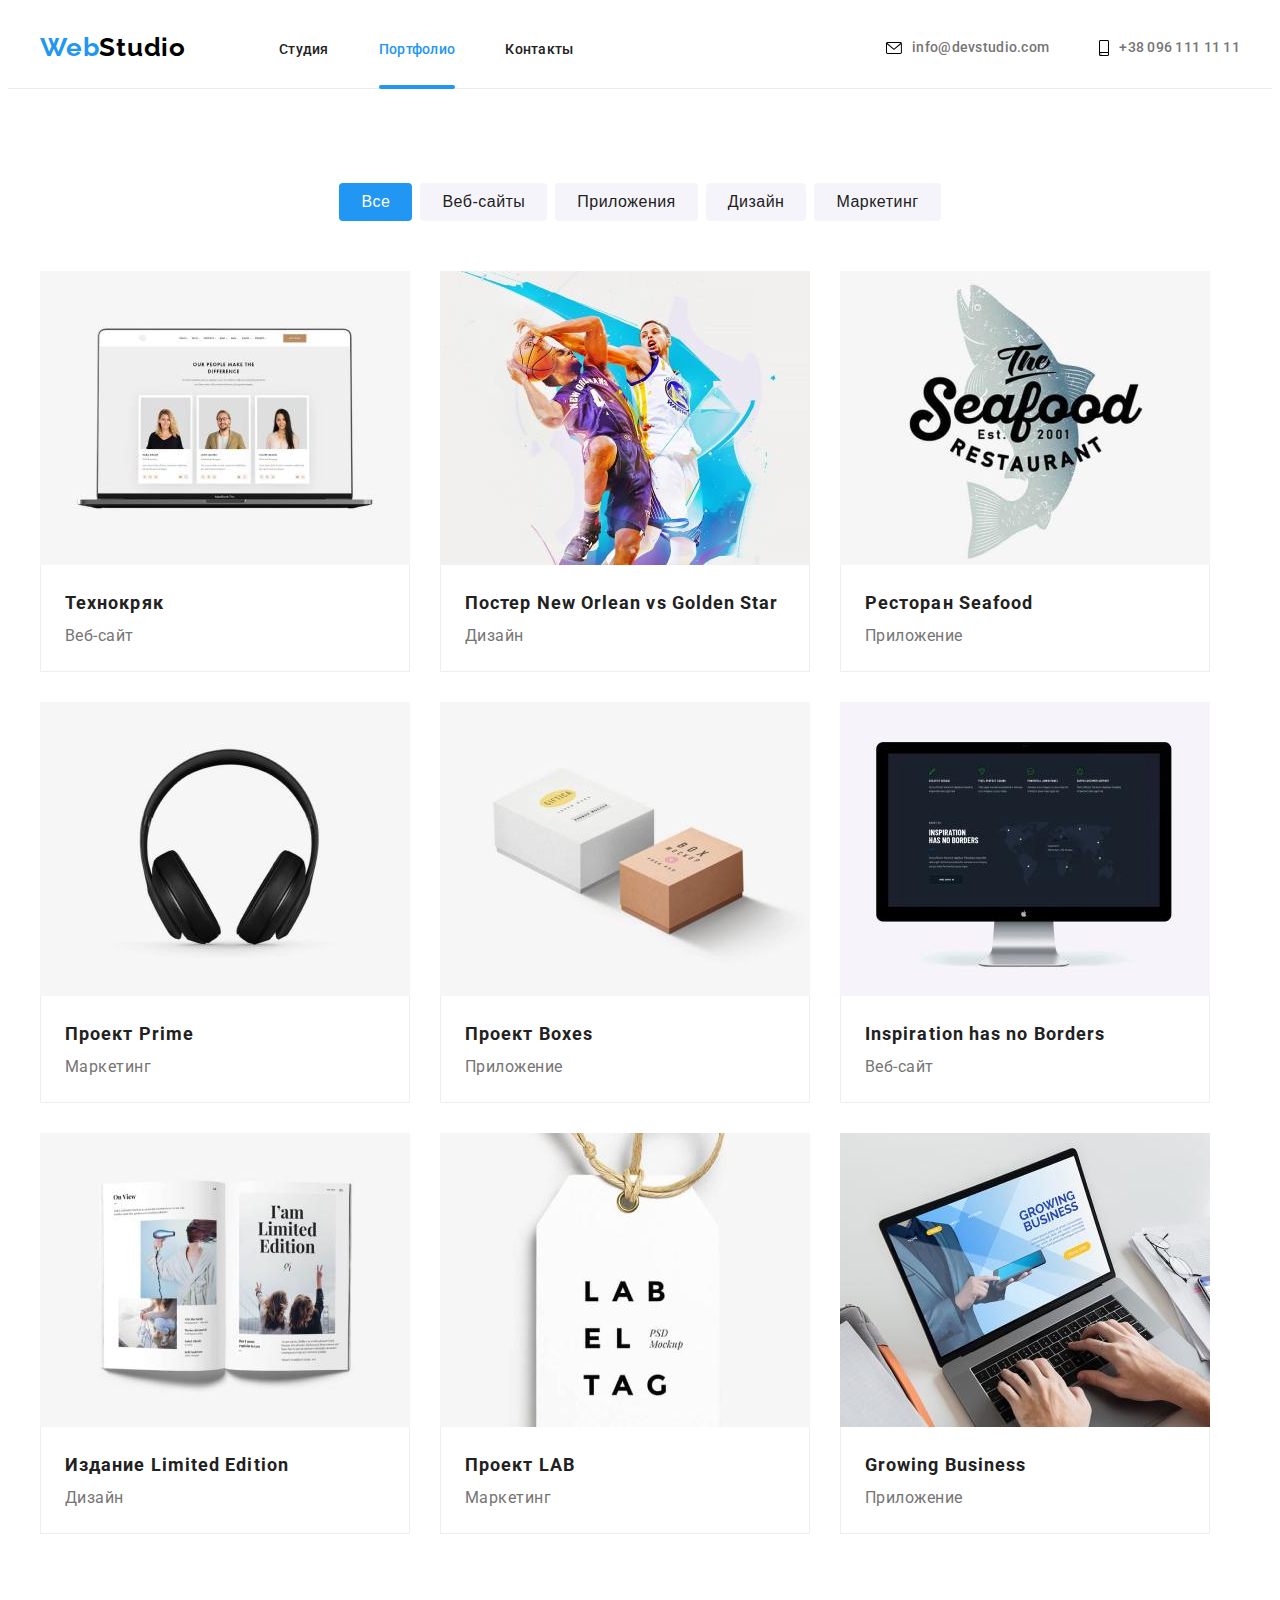
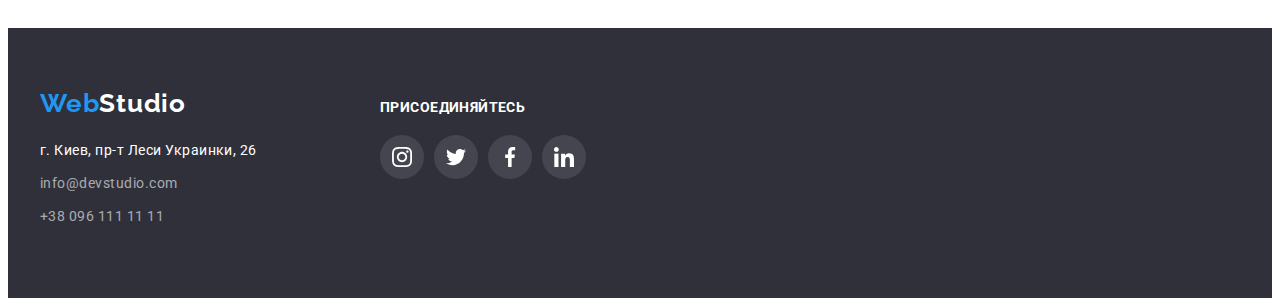
==== commit 78f02e51: "подправил" ====
--- a/portfolio.html
+++ b/portfolio.html
@@ -240,21 +240,21 @@
         <!-- contact information --><footer class="footer">
             <div class="container">
                 <div class="footer-address-contact">
-                    <a class="logo link" href="./index.html"><span class="first-part">Web</span><span
+                    <a class="logo link link-db" href="./index.html"><span class="first-part">Web</span><span
                             class="second-part logo-dark-theme">Studio</span></a>
                     <address class="address">
                         <ul class="contact-list list reset-list">
                             <li class="contact-list-item">
-                                <a class="contact-address link" href="https://goo.gl/maps/KrXVA7ucvxgBEwCo6"
+                                <a class="contact-address link link-db" href="https://goo.gl/maps/KrXVA7ucvxgBEwCo6"
                                     target="_blank" rel="noopener noreferrer">
                                     г. Киев, пр-т Леси Украинки, 26
                                 </a>
                             </li>
                             <li class="contact-list-item">
-                                <a class="contact-list-link link" href="mailto:info@devstudio.com">info@devstudio.com</a>
+                                <a class="contact-list-link link link-db" href="mailto:info@devstudio.com">info@devstudio.com</a>
                             </li>
                             <li class="contact-list-item">
-                                <a class="contact-list-link link" href="tel:+380961111111">+38 096 111 11 11</a>
+                                <a class="contact-list-link link link-db" href="tel:+380961111111">+38 096 111 11 11</a>
                             </li>
                         </ul>
                     </address>
--- a/css/styles.css
+++ b/css/styles.css
@@ -36,6 +36,9 @@
 .link {
   text-decoration: none;
   color: inherit;
+}
+
+.link-db {
   display: block;
 }
 
@@ -508,7 +511,7 @@
 /* ========== END REGULAR CUSTOMERS ========= */
 
 /* ============= FOOTER ============= */
-footer {
+.footer {
   background-color: rgb(47, 48, 58);
   padding-top: 60px;
   padding-bottom: 60px;
